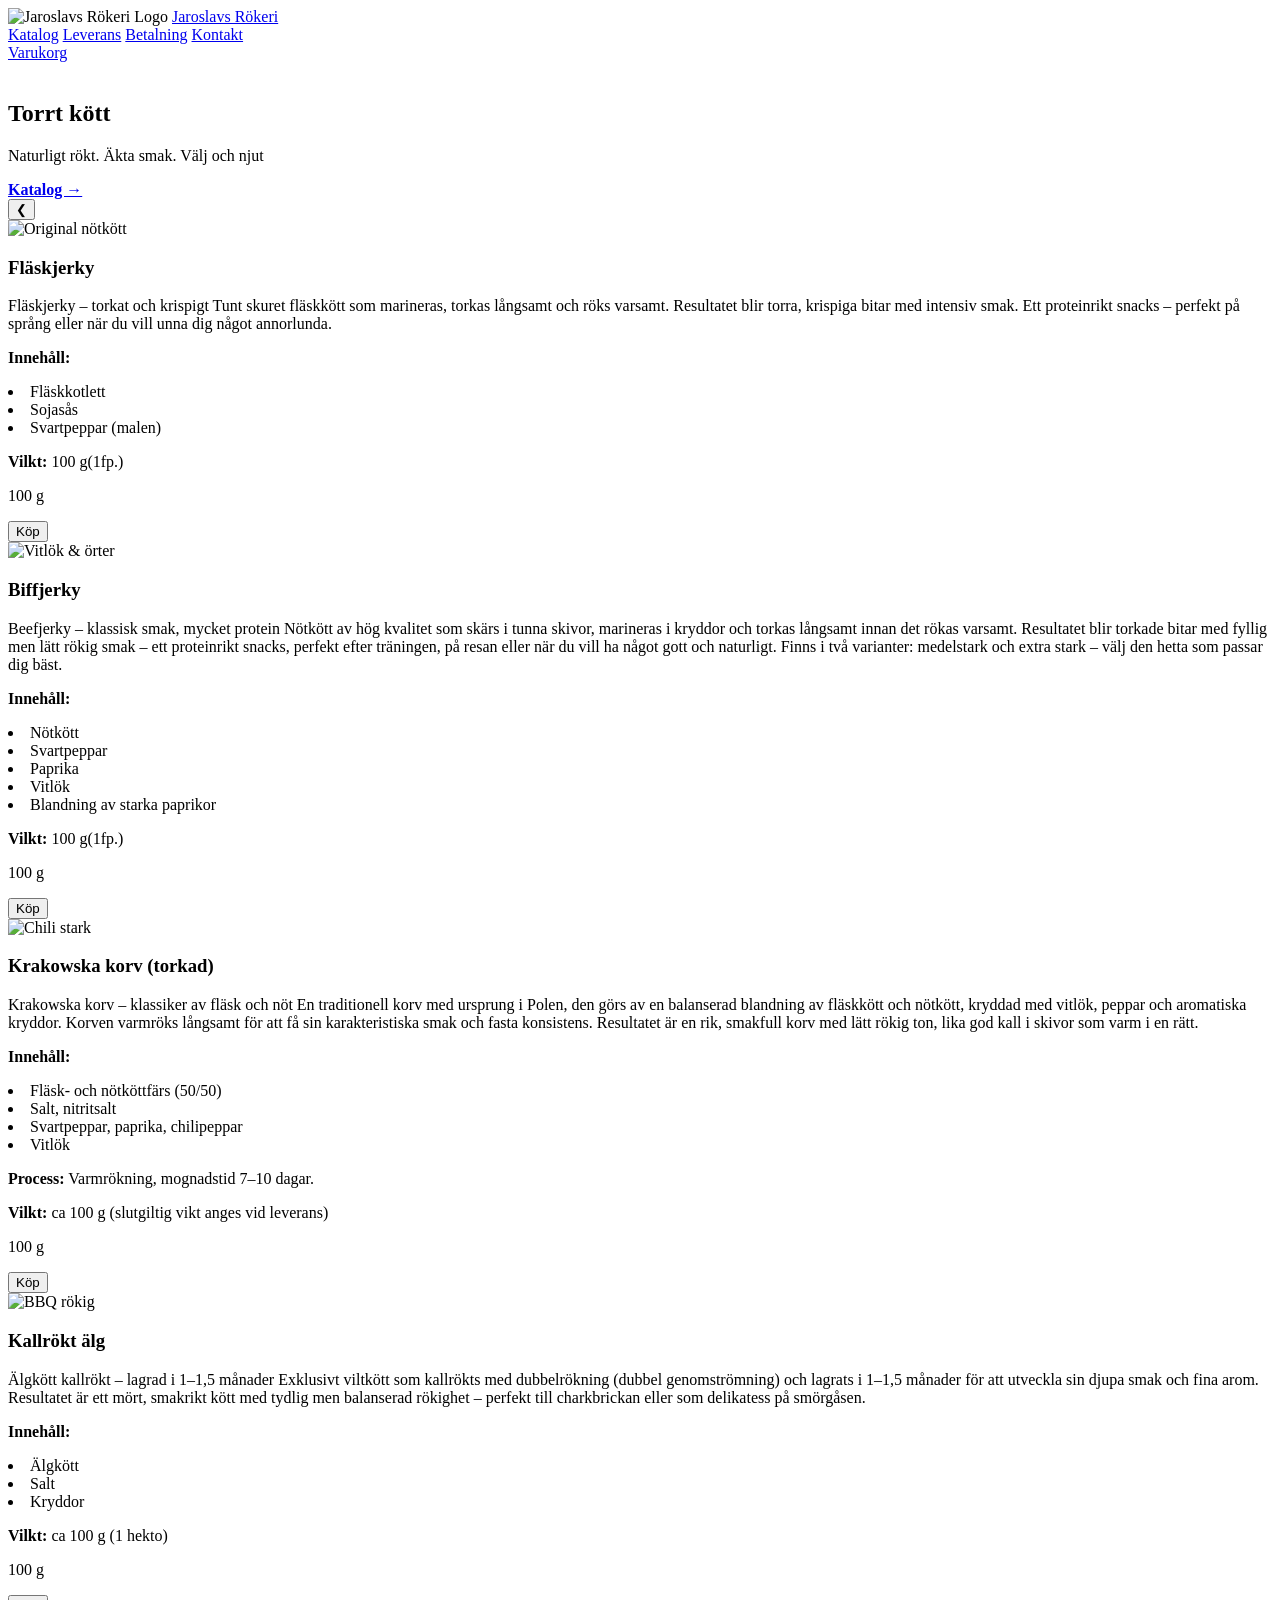
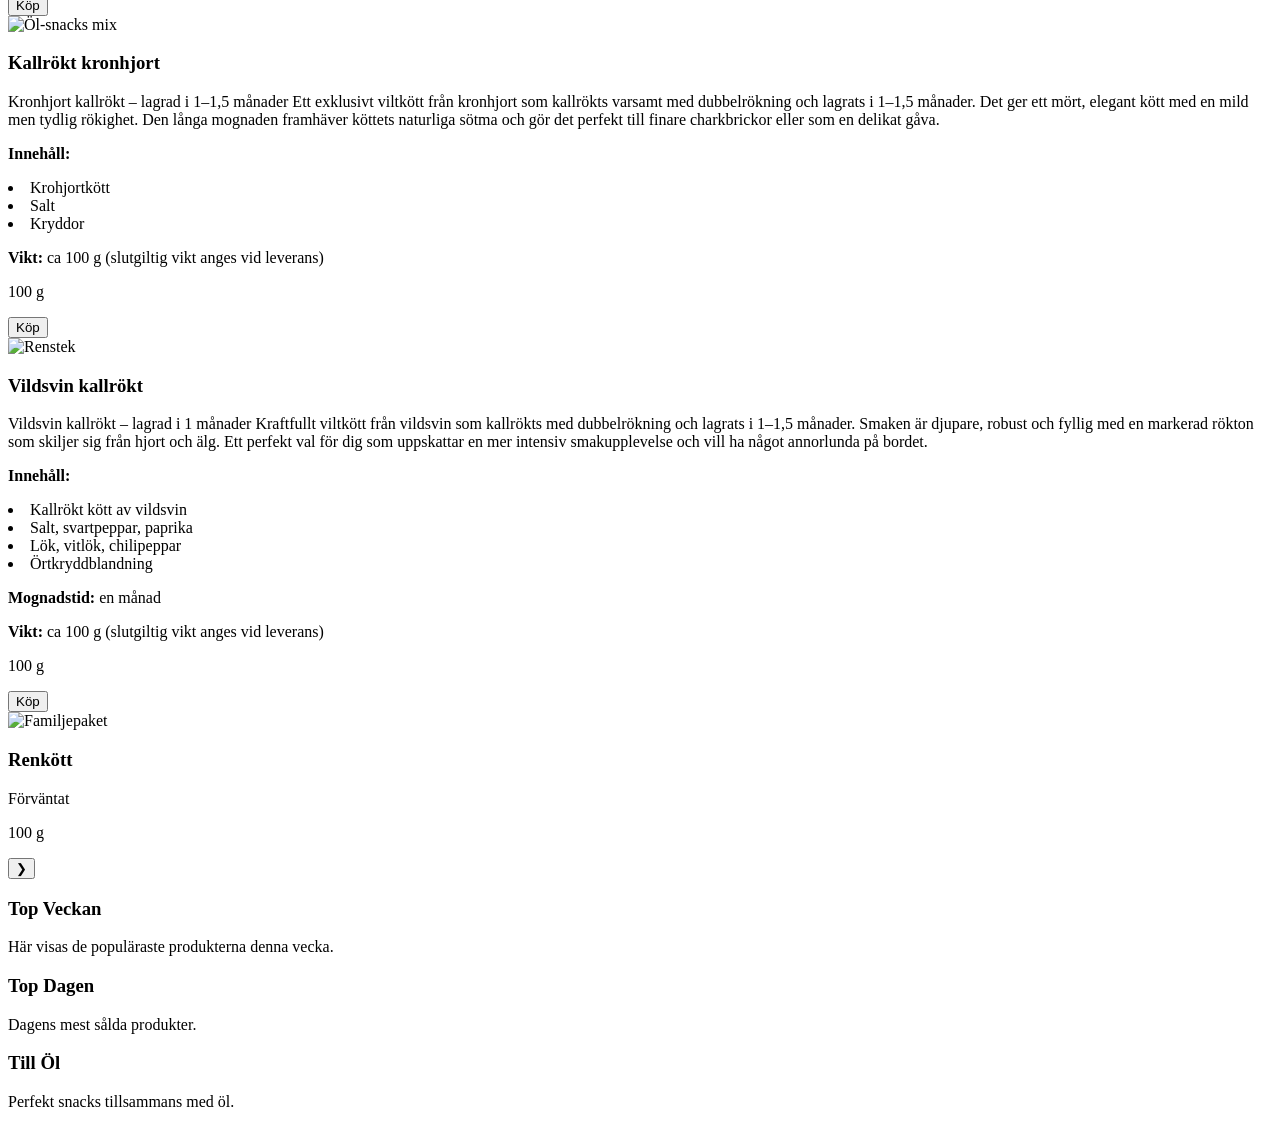
==== index.html @ 6acf2c91 "all files idk" ====
<!DOCTYPE html>
<html lang="sv">
<head>
  <link rel="icon" type="image/png" href="img/logo.png">
  <meta charset="UTF-8" />
  <meta name="viewport" content="width=device-width, initial-scale=1.0" />
  <title>Jaroslavs Rökeri</title>

  <!-- Подключаем CSS -->
  <link rel="stylesheet" href="css/style.css">
</head>
<body>
  <header>
    <nav>
      <div class="nav-brand">
  <img src="img/logo.png" alt="Jaroslavs Rökeri Logo">

  <!-- Кликабельное название, ведёт на главную -->
  <a href="index.html" class="brand-title">Jaroslavs Rökeri</a>
</div>

      <div class="nav-links">
        <a href="katalog.html">Katalog</a>
        <a href="delivery.html">Leverans</a>
        <a href="paying.html">Betalning</a>
        <a href="contacts.html">Kontakt</a>
      </div>

      <div class="nav-right">
        <a href="cart.html">Varukorg</a>
      </div>
    </nav>
  </header>

  <div class="hero">
    <div class="hero-bg">
      <img src="img/bg1.jpg" alt="" class="hero-img">
      <img src="img/bg2.jpg" alt="" class="hero-img">
      <img src="img/bg3.jpg" alt="" class="hero-img">
    </div>

    <div class="hero-content">
  <h2>Torrt kött</h2>
  <p>Naturligt rökt. Äkta smak. Välj och njut</p>

  <!-- Кнопка, которая ведёт на страницу каталога -->
  <a href="katalog.html"><strong>Katalog →</strong></a>
</div>

  </div>

  <!-- БОЛЬШОЙ СЛАЙДЕР С 7 ТОВАРАМИ -->
  <section class="product-slider">
    <button class="slider-btn prev">&#10094;</button>

    <div class="slider-viewport">
      <div class="slider-track">
        <!-- СЛАЙД 1 -->
        <article class="product-slide">
          <div class="slide-image">
            <img src="img/product1.jpg" alt="Original nötkött">
          </div>
          <div class="slide-content">
            <h3>Fläskjerky</h3>
            <p>Fläskjerky – torkat och krispigt
Tunt skuret fläskkött som marineras, torkas långsamt och röks varsamt. Resultatet blir torra, krispiga bitar med intensiv smak. Ett proteinrikt snacks – perfekt på språng eller när du vill unna dig något annorlunda.


<p>
  <strong>


  Innehåll:</strong>
  </p>

<li>Fläskkotlett</li>
<li>Sojasås</li>
<li>Svartpeppar (malen)</li>
              </p>
              <p><strong>Vilkt:</strong> 100 g(1fp.)</p>
            <p class="weight">100 g</p>
            <button 
                  class="buy-btn"
                  data-product-id="flaskjerky"
                  data-product-name="Fläskjerky"
                  data-product-price="85"
                  data-product-weight="100 g"
>
                    Köp
</button>

          </div>
        </article>

        <!-- СЛАЙД 2 -->
        <article class="product-slide">
          <div class="slide-image">
            <img src="img/product2.jpg" alt="Vitlök & örter">
          </div>
          <div class="slide-content">
            <h3>Biffjerky</h3>
            <p>Beefjerky – klassisk smak, mycket protein
Nötkött av hög kvalitet som skärs i tunna skivor, marineras i kryddor och torkas långsamt innan det rökas varsamt. Resultatet blir torkade bitar med fyllig men lätt rökig smak – ett proteinrikt snacks, perfekt efter träningen, på resan eller när du vill ha något gott och naturligt.
Finns i två varianter: medelstark och extra stark – välj den hetta som passar dig bäst.</p>
<p><strong>Innehåll:</strong></p>
<p>
  <li>Nötkött</li>
  <li>Svartpeppar</li>
  <li>Paprika</li>
  <li>Vitlök</li>
  <li>Blandning av starka paprikor</li>

</p>


<p><strong>Vilkt:</strong> 100 g(1fp.)</p>
            <p class="weight">100 g</p>
            <button 
                  class="buy-btn"
                  data-product-id="biffjerky"
                  data-product-name="Biffjerky"
                  data-product-price="125"
                  data-product-weight="100 g"
>
  Köp
</button>

          </div>
        </article>

        <!-- СЛАЙД 3 -->
        <article class="product-slide">
          <div class="slide-image">
            <img src="img/product3.jpg" alt="Chili stark">
          </div>
          <div class="slide-content">
            <h3>Krakowska korv (torkad)</h3>
            <p>Krakowska korv – klassiker av fläsk och nöt
En traditionell korv med ursprung i Polen, den görs av en balanserad blandning av fläskkött och nötkött, kryddad med vitlök, peppar och aromatiska kryddor.
Korven varmröks långsamt för att få sin karakteristiska smak och fasta konsistens. Resultatet är en rik, smakfull korv med lätt rökig ton, lika god kall i skivor som varm i en rätt.</p>
<p>
  <p><strong>Innehåll:</strong></p>
    <li>Fläsk- och nötköttfärs (50/50)</li>
  <li>Salt, nitritsalt</li>
  <li>Svartpeppar, paprika, chilipeppar</li>
  <li>Vitlök</li>
</p>
<p><strong>Process:</strong> Varmrökning, mognadstid 7–10 dagar.</p>
<p><strong>Vilkt:</strong> ca 100 g (slutgiltig vikt anges vid leverans)</p>
            <p class="weight">100 g</p>
            <button 
                  class="buy-btn"
                  data-product-id="krakowska korv (torkad)"
                  data-product-name="Krakowska korv (torkad)"
                  data-product-price="77"
                  data-product-weight="100 g"
>
  Köp
</button>
          </div>
        </article>

        <!-- СЛАЙД 4 -->
        <article class="product-slide">
          <div class="slide-image">
            <img src="img/product4.jpg" alt="BBQ rökig">
          </div>
          <div class="slide-content">
            <h3>Kallrökt älg</h3>
            <p>Älgkött kallrökt – lagrad i 1–1,5 månader
Exklusivt viltkött som kallrökts med dubbelrökning (dubbel genomströmning) och lagrats i 1–1,5 månader för att utveckla sin djupa smak och fina arom. Resultatet är ett mört, smakrikt kött med tydlig men balanserad rökighet – perfekt till charkbrickan eller som delikatess på smörgåsen.</p>
<p><strong>Innehåll:</strong></p>
  <li>Älgkött</li>
  <li>Salt</li>
  <li>Kryddor</li>

<p><strong>Vilkt:</strong> ca 100 g (1 hekto)</p>
            <p class="weight">100 g</p>
            <button 
                  class="buy-btn"
                  data-product-id="kallrökt älg"
                  data-product-name="Kallrökt älg"
                  data-product-price="110"
                  data-product-weight="100 g"
>
  Köp
</button>
          </div>
        </article>

        <!-- СЛАЙД 5 -->
        <article class="product-slide">
          <div class="slide-image">
            <img src="img/product5.jpg" alt="Öl-snacks mix">
          </div>
          <div class="slide-content">
            <h3>Kallrökt kronhjort</h3>
            <p>Kronhjort kallrökt – lagrad i 1–1,5 månader
Ett exklusivt viltkött från kronhjort som kallrökts varsamt med dubbelrökning och lagrats i 1–1,5 månader. Det ger ett mört, elegant kött med en mild men tydlig rökighet. Den långa mognaden framhäver köttets naturliga sötma och gör det perfekt till finare charkbrickor eller som en delikat gåva.</p>
<p><strong>Innehåll:</strong></p>

<p>
  <li>Krohjortkött</li>
  <li>Salt</li>
  <li>Kryddor</li>
</p>

<p><strong>Vikt:</strong> ca 100 g (slutgiltig vikt anges vid leverans)</p>
            <p class="weight">100 g</p>
            <button 
                  class="buy-btn"
                  data-product-id="kallrökt kronhjort"
                  data-product-name="Kallrökt kronhjort"
                  data-product-price="125"
                  data-product-weight="100 g"
>
  Köp
</button>
          </div>
        </article>

        <!-- СЛАЙД 6 -->
        <article class="product-slide">
          <div class="slide-image">
            <img src="img/product6.jpg" alt="Renstek">
          </div>
          <div class="slide-content">
            <h3>Vildsvin kallrökt</h3>
            <p>Vildsvin kallrökt – lagrad i 1 månader
Kraftfullt viltkött från vildsvin som kallrökts med dubbelrökning och lagrats i 1–1,5 månader. Smaken är djupare, robust och fyllig med en markerad rökton som skiljer sig från hjort och älg. Ett perfekt val för dig som uppskattar en mer intensiv smakupplevelse och vill ha något annorlunda på bordet.</p>
<p><strong>Innehåll:</strong></p>

<p>
  <li>Kallrökt kött av vildsvin</li>
  <li>Salt, svartpeppar, paprika</li>
  <li>Lök, vitlök, chilipeppar</li>
  <li>Örtkryddblandning</li>
</p>

<p>
  <strong>Mognadstid:</strong> en månad
</p>
<p><strong>Vikt:</strong> ca 100 g (slutgiltig vikt anges vid leverans)</p>
            <p class="weight">100 g</p>
            <button 
                  class="buy-btn"
                  data-product-id="vildsvin kallrökt"
                  data-product-name="Vildsvin kallrökt"
                  data-product-price="95"
                  data-product-weight="100 g"
>
  Köp
</button>
          </div>
        </article>

        <!-- СЛАЙД 7 -->
        <article class="product-slide">
          <div class="slide-image">
            <img src="img/product7.jpg" alt="Familjepaket">
          </div>
          <div class="slide-content">
            <h3>Renkött</h3>
            <p>Förväntat</p>
            <p class="weight">100 g</p>
          </div>
        </article>
      </div>
    </div>

    <button class="slider-btn next">&#10095;</button>
  </section>

  <div class="sections">
    <div class="section-box">
      <h3>Top Veckan</h3>
      <p>Här visas de populäraste produkterna denna vecka.</p>
    </div>

    <div class="section-box">
      <h3>Top Dagen</h3>
      <p>Dagens mest sålda produkter.</p>
    </div>

    <div class="section-box">
      <h3>Till Öl</h3>
      <p>Perfekt snacks tillsammans med öl.</p>
    </div>
  </div>

  <!-- Подключаем JS -->
  <script src="js/main.js"></script>
</body>
</html>
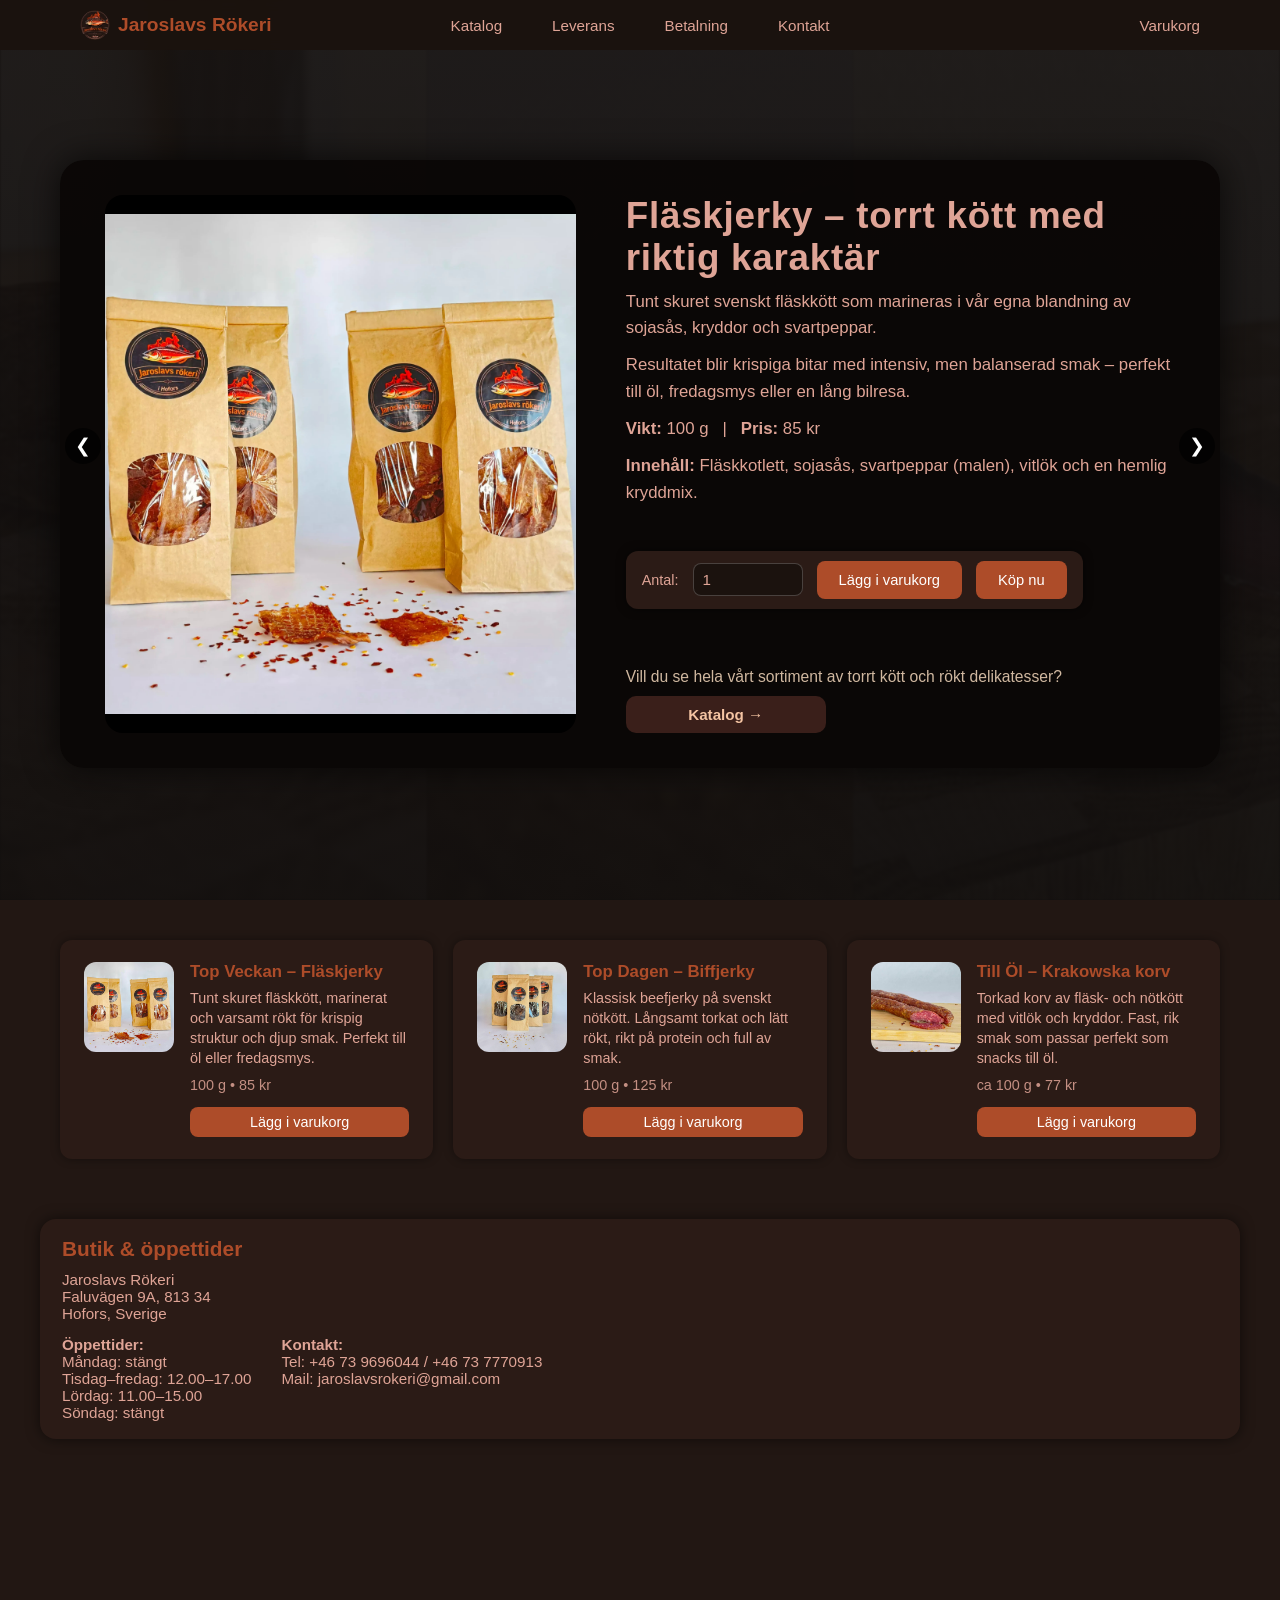
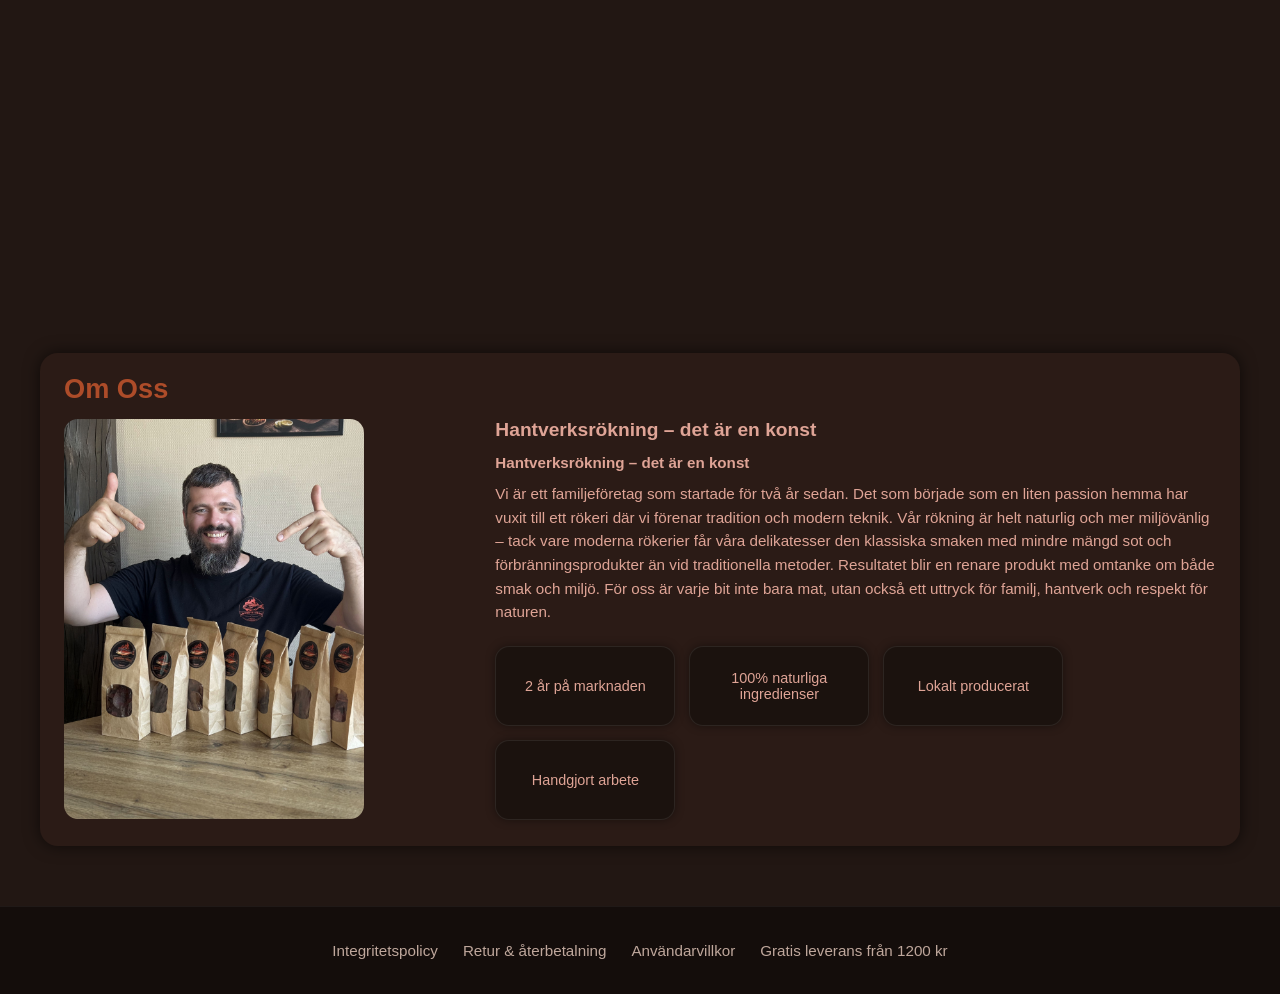
==== commit 7b2b9805: "Update index.html" ====
--- a/index.html
+++ b/index.html
@@ -6,18 +6,17 @@
   <meta name="viewport" content="width=device-width, initial-scale=1.0" />
   <title>Jaroslavs Rökeri</title>
 
-  <!-- Подключаем CSS -->
+  <!-- CSS -->
   <link rel="stylesheet" href="css/style.css">
 </head>
 <body>
   <header>
     <nav>
       <div class="nav-brand">
-  <img src="img/logo.png" alt="Jaroslavs Rökeri Logo">
-
-  <!-- Кликабельное название, ведёт на главную -->
-  <a href="index.html" class="brand-title">Jaroslavs Rökeri</a>
-</div>
+        <img src="img/logo.png" alt="Jaroslavs Rökeri Logo">
+        <!-- Название ведёт на главную -->
+        <a href="index.html" class="brand-title">Jaroslavs Rökeri</a>
+      </div>
 
       <div class="nav-links">
         <a href="katalog.html">Katalog</a>
@@ -32,6 +31,7 @@
     </nav>
   </header>
 
+  <!-- HERO ================================================== -->
   <div class="hero">
     <div class="hero-bg">
       <img src="img/bg1.jpg" alt="" class="hero-img">
@@ -39,256 +39,247 @@
       <img src="img/bg3.jpg" alt="" class="hero-img">
     </div>
 
-    <div class="hero-content">
-  <h2>Torrt kött</h2>
-  <p>Naturligt rökt. Äkta smak. Välj och njut</p>
-
-  <!-- Кнопка, которая ведёт на страницу каталога -->
-  <a href="katalog.html"><strong>Katalog →</strong></a>
+    <div class="hero-content hero-layout">
+      <!-- СЛЕВА: ФОТО ТЕКУЩЕГО ТОВАРА (меняется через JS) -->
+      <div class="hero-left">
+        <img
+          src="img/product1.jpg"
+          alt="Fläskjerky"
+          class="hero-product-img"
+          id="hero-product-img"
+        >
+      </div>
+
+      <!-- СПРАВА: ОПИСАНИЕ + ПОКУПКА + ОТДЕЛЬНЫЙ БЛОК КАТАЛОГА -->
+      <div class="hero-right">
+        <!-- ОПИСАНИЕ ТОВАРА, JS будет подменять содержимое -->
+        <div class="hero-desc" id="hero-desc">
+          <h2>Fläskjerky – torrt kött med riktig karaktär</h2>
+          <p>
+            Tunt skuret svenskt fläskkött som marineras i vår egna blandning av
+            sojasås, kryddor och svartpeppar. Därefter torkas köttet långsamt
+            och röks varsamt för att låsa in smaken.
+          </p>
+          <p>
+            Resultatet blir krispiga bitar med intensiv, men balanserad smak –
+            perfekt till öl, fredagsmys, en lång bilresa eller när du bara vill
+            ha något bättre än vanliga chips.
+          </p>
+          <p class="hero-meta-line">
+            <strong>Vikt:</strong> 100 g &nbsp;&nbsp;|&nbsp;&nbsp;
+            <strong>Pris:</strong> 85 kr
+          </p>
+          <p>
+            <strong>Innehåll:</strong> Fläskkotlett, sojasås, svartpeppar (malen),
+            vitlök och en hemlig kryddmix.
+          </p>
+        </div>
+
+        <!-- БЛОК ПОКУПКИ: КОЛИЧЕСТВО + КНОПКИ -->
+        <div class="product-actions" id="hero-actions">
+          <label for="hero-qty">Antal:</label>
+          <input
+            type="number"
+            id="hero-qty"
+            min="1"
+            value="1"
+            class="hero-qty-input"
+          >
+
+          <button
+            id="hero-add-btn"
+            class="hero-add-btn buy-btn"
+            data-product-id="flaskjerky"
+            data-product-name="Fläskjerky"
+            data-product-price="85"
+            data-product-weight="100 g"
+            data-qty-input="#hero-qty"
+            data-feedback="Tillagd ✓"
+          >
+            Lägg i varukorg
+          </button>
+
+          <button
+            id="hero-buy-btn"
+            class="hero-buy-btn buy-btn"
+            data-product-id="flaskjerky"
+            data-product-name="Fläskjerky"
+            data-product-price="85"
+            data-product-weight="100 g"
+            data-qty-input="#hero-qty"
+            data-go-cart="true"
+          >
+            Köp nu
+          </button>
+        </div>
+
+        <!-- ОТДЕЛЬНОЕ ОКНО: ТЕКСТ + КНОПКА КАТАЛОГ -->
+        <div class="catalog-cta">
+          <p>
+            Vill du se hela vårt sortiment av torrt kött och rökt delikatesser?
+          </p>
+          <a href="katalog.html" class="hero-catalog-btn">
+            Katalog →
+          </a>
+        </div>
+      </div>
+
+      <!-- СТРЕЛКИ ДЛЯ ЛИСТАНИЯ ТОВАРОВ В HERO -->
+      <div class="hero-arrows">
+        <button class="hero-arrow prev">&#10094;</button>
+        <button class="hero-arrow next">&#10095;</button>
+      </div>
+    </div>
+  </div>
+
+
+  <!-- СЛАЙДЕР С ТОВАРАМИ ==================================== -->
+  
+  <!-- НИЖНИЕ БЛОКИ ========================================== -->
+    <div class="sections">
+    <!-- TOP VECKAN – produkt 1 -->
+    <div class="section-box section-product">
+      <img src="img/product1.jpg" alt="Fläskjerky" class="section-product-img">
+      <div class="section-product-body">
+        <h3>Top Veckan – Fläskjerky</h3>
+        <p>
+          Tunt skuret fläskkött, marinerat och varsamt rökt för krispig struktur
+          och djup smak. Perfekt till öl eller fredagsmys.
+        </p>
+        <p class="section-meta">100 g • 85 kr</p>
+        <button
+          class="buy-btn"
+          data-product-id="flaskjerky"
+          data-product-name="Fläskjerky"
+          data-product-price="85"
+          data-product-weight="100 g"
+          data-feedback="Tillagd ✓"
+        >
+          Lägg i varukorg
+        </button>
+      </div>
+    </div>
+
+    <!-- TOP DAGEN – produkt 2 -->
+    <div class="section-box section-product">
+      <img src="img/product2.jpg" alt="Biffjerky" class="section-product-img">
+      <div class="section-product-body">
+        <h3>Top Dagen – Biffjerky</h3>
+        <p>
+          Klassisk beefjerky på svenskt nötkött. Långsamt torkat och lätt rökt,
+          rikt på protein och full av smak.
+        </p>
+        <p class="section-meta">100 g • 125 kr</p>
+        <button
+          class="buy-btn"
+          data-product-id="biffjerky"
+          data-product-name="Biffjerky"
+          data-product-price="125"
+          data-product-weight="100 g"
+          data-feedback="Tillagd ✓"
+        >
+          Lägg i varukorg
+        </button>
+      </div>
+    </div>
+
+    <!-- TILL ÖL – produkt 3 -->
+    <div class="section-box section-product">
+      <img src="img/product3.jpg" alt="Krakowska korv (torkad)" class="section-product-img">
+      <div class="section-product-body">
+        <h3>Till Öl – Krakowska korv</h3>
+        <p>
+          Torkad korv av fläsk- och nötkött med vitlök och kryddor. Fast, rik smak
+          som passar perfekt som snacks till öl.
+        </p>
+        <p class="section-meta">ca 100 g • 77 kr</p>
+        <button
+          class="buy-btn"
+          data-product-id="krakowska-korv"
+          data-product-name="Krakowska korv (torkad)"
+          data-product-price="77"
+          data-product-weight="ca 100 g"
+          data-feedback="Tillagd ✓"
+        >
+          Lägg i varukorg
+        </button>
+      </div>
+    </div>
+  </div>
+
+  <!-- БЛОК С ГРАФИКОМ И АДРЕСОМ -->
+  <div class="store-info">
+    <h3>Butik & öppettider</h3>
+    <p class="store-address">
+      Jaroslavs Rökeri<br>
+      Faluvägen 9A, 813 34 <br>
+      Hofors, Sverige
+    </p>
+
+    <div class="store-hours">
+      <div>
+        <strong>Öppettider:</strong><br>
+        Måndag: stängt<br>
+        Tisdag–fredag: 12.00–17.00<br>
+        Lördag: 11.00–15.00<br>
+        Söndag: stängt
+      </div>
+      <div>
+        <strong>Kontakt:</strong><br>
+        Tel: +46 73 9696044 / +46 73 7770913<br>
+        Mail: jaroslavsrokeri@gmail.com
+      </div>
+    </div>
+  </div>
+
+  <!-- КВАДРАТ С GOOGLE KARTOR -->
+  <div class="store-map">
+    <iframe
+      src="https://www.google.com/maps/embed?pb=!1m18!1m12!1m3!1d1962.1833937187555!2d16.288820899999997!3d60.5411935!2m3!1f0!2f0!3f0!3m2!1i1024!2i768!4f13.1!3m3!1m2!1s0x4667450017c401b3%3A0x43c17babd99b75f8!2sJaroslavs%20r%C3%B6keri!5e0!3m2!1suk!2sua!4v1755603555809!5m2!1suk!2sua"
+      loading="lazy"
+      referrerpolicy="no-referrer-when-downgrade"
+    ></iframe>
+  </div>
+
+<!-- О НАС -->
+<div class="about-section">
+  <h2>Om Oss</h2>
+
+  <div class="about-main">
+    <div class="about-photo">
+      <img src="img/about.jpg" alt="Jaroslavs Rökeri">
+    </div>
+
+    <div class="about-text">
+      <h3>Hantverksrökning – det är en konst</h3>
+      <p><strong>Hantverksrökning – det är en konst</strong></p>
+      <p>Vi är ett familjeföretag som startade för två år sedan. Det som började som en liten passion hemma har vuxit till ett rökeri där vi förenar tradition och modern teknik.
+Vår rökning är helt naturlig och mer miljövänlig – tack vare moderna rökerier får våra delikatesser den klassiska smaken med mindre mängd sot och förbränningsprodukter än vid traditionella metoder. Resultatet blir en renare produkt med omtanke om både smak och miljö.
+För oss är varje bit inte bara mat, utan också ett uttryck för familj, hantverk och respekt för naturen.</p>
+
+      <div class="about-badges">
+        <div class="about-badge">2 år på marknaden</div>
+        <div class="about-badge">100% naturliga ingredienser</div>
+        <div class="about-badge">Lokalt producerat</div>
+        <div class="about-badge">Handgjort arbete</div>
+      </div>
+    </div>
+  </div>
 </div>
 
-  </div>
-
-  <!-- БОЛЬШОЙ СЛАЙДЕР С 7 ТОВАРАМИ -->
-  <section class="product-slider">
-    <button class="slider-btn prev">&#10094;</button>
-
-    <div class="slider-viewport">
-      <div class="slider-track">
-        <!-- СЛАЙД 1 -->
-        <article class="product-slide">
-          <div class="slide-image">
-            <img src="img/product1.jpg" alt="Original nötkött">
-          </div>
-          <div class="slide-content">
-            <h3>Fläskjerky</h3>
-            <p>Fläskjerky – torkat och krispigt
-Tunt skuret fläskkött som marineras, torkas långsamt och röks varsamt. Resultatet blir torra, krispiga bitar med intensiv smak. Ett proteinrikt snacks – perfekt på språng eller när du vill unna dig något annorlunda.
-
-
-<p>
-  <strong>
-
-
-  Innehåll:</strong>
-  </p>
-
-<li>Fläskkotlett</li>
-<li>Sojasås</li>
-<li>Svartpeppar (malen)</li>
-              </p>
-              <p><strong>Vilkt:</strong> 100 g(1fp.)</p>
-            <p class="weight">100 g</p>
-            <button 
-                  class="buy-btn"
-                  data-product-id="flaskjerky"
-                  data-product-name="Fläskjerky"
-                  data-product-price="85"
-                  data-product-weight="100 g"
->
-                    Köp
-</button>
-
-          </div>
-        </article>
-
-        <!-- СЛАЙД 2 -->
-        <article class="product-slide">
-          <div class="slide-image">
-            <img src="img/product2.jpg" alt="Vitlök & örter">
-          </div>
-          <div class="slide-content">
-            <h3>Biffjerky</h3>
-            <p>Beefjerky – klassisk smak, mycket protein
-Nötkött av hög kvalitet som skärs i tunna skivor, marineras i kryddor och torkas långsamt innan det rökas varsamt. Resultatet blir torkade bitar med fyllig men lätt rökig smak – ett proteinrikt snacks, perfekt efter träningen, på resan eller när du vill ha något gott och naturligt.
-Finns i två varianter: medelstark och extra stark – välj den hetta som passar dig bäst.</p>
-<p><strong>Innehåll:</strong></p>
-<p>
-  <li>Nötkött</li>
-  <li>Svartpeppar</li>
-  <li>Paprika</li>
-  <li>Vitlök</li>
-  <li>Blandning av starka paprikor</li>
-
-</p>
-
-
-<p><strong>Vilkt:</strong> 100 g(1fp.)</p>
-            <p class="weight">100 g</p>
-            <button 
-                  class="buy-btn"
-                  data-product-id="biffjerky"
-                  data-product-name="Biffjerky"
-                  data-product-price="125"
-                  data-product-weight="100 g"
->
-  Köp
-</button>
-
-          </div>
-        </article>
-
-        <!-- СЛАЙД 3 -->
-        <article class="product-slide">
-          <div class="slide-image">
-            <img src="img/product3.jpg" alt="Chili stark">
-          </div>
-          <div class="slide-content">
-            <h3>Krakowska korv (torkad)</h3>
-            <p>Krakowska korv – klassiker av fläsk och nöt
-En traditionell korv med ursprung i Polen, den görs av en balanserad blandning av fläskkött och nötkött, kryddad med vitlök, peppar och aromatiska kryddor.
-Korven varmröks långsamt för att få sin karakteristiska smak och fasta konsistens. Resultatet är en rik, smakfull korv med lätt rökig ton, lika god kall i skivor som varm i en rätt.</p>
-<p>
-  <p><strong>Innehåll:</strong></p>
-    <li>Fläsk- och nötköttfärs (50/50)</li>
-  <li>Salt, nitritsalt</li>
-  <li>Svartpeppar, paprika, chilipeppar</li>
-  <li>Vitlök</li>
-</p>
-<p><strong>Process:</strong> Varmrökning, mognadstid 7–10 dagar.</p>
-<p><strong>Vilkt:</strong> ca 100 g (slutgiltig vikt anges vid leverans)</p>
-            <p class="weight">100 g</p>
-            <button 
-                  class="buy-btn"
-                  data-product-id="krakowska korv (torkad)"
-                  data-product-name="Krakowska korv (torkad)"
-                  data-product-price="77"
-                  data-product-weight="100 g"
->
-  Köp
-</button>
-          </div>
-        </article>
-
-        <!-- СЛАЙД 4 -->
-        <article class="product-slide">
-          <div class="slide-image">
-            <img src="img/product4.jpg" alt="BBQ rökig">
-          </div>
-          <div class="slide-content">
-            <h3>Kallrökt älg</h3>
-            <p>Älgkött kallrökt – lagrad i 1–1,5 månader
-Exklusivt viltkött som kallrökts med dubbelrökning (dubbel genomströmning) och lagrats i 1–1,5 månader för att utveckla sin djupa smak och fina arom. Resultatet är ett mört, smakrikt kött med tydlig men balanserad rökighet – perfekt till charkbrickan eller som delikatess på smörgåsen.</p>
-<p><strong>Innehåll:</strong></p>
-  <li>Älgkött</li>
-  <li>Salt</li>
-  <li>Kryddor</li>
-
-<p><strong>Vilkt:</strong> ca 100 g (1 hekto)</p>
-            <p class="weight">100 g</p>
-            <button 
-                  class="buy-btn"
-                  data-product-id="kallrökt älg"
-                  data-product-name="Kallrökt älg"
-                  data-product-price="110"
-                  data-product-weight="100 g"
->
-  Köp
-</button>
-          </div>
-        </article>
-
-        <!-- СЛАЙД 5 -->
-        <article class="product-slide">
-          <div class="slide-image">
-            <img src="img/product5.jpg" alt="Öl-snacks mix">
-          </div>
-          <div class="slide-content">
-            <h3>Kallrökt kronhjort</h3>
-            <p>Kronhjort kallrökt – lagrad i 1–1,5 månader
-Ett exklusivt viltkött från kronhjort som kallrökts varsamt med dubbelrökning och lagrats i 1–1,5 månader. Det ger ett mört, elegant kött med en mild men tydlig rökighet. Den långa mognaden framhäver köttets naturliga sötma och gör det perfekt till finare charkbrickor eller som en delikat gåva.</p>
-<p><strong>Innehåll:</strong></p>
-
-<p>
-  <li>Krohjortkött</li>
-  <li>Salt</li>
-  <li>Kryddor</li>
-</p>
-
-<p><strong>Vikt:</strong> ca 100 g (slutgiltig vikt anges vid leverans)</p>
-            <p class="weight">100 g</p>
-            <button 
-                  class="buy-btn"
-                  data-product-id="kallrökt kronhjort"
-                  data-product-name="Kallrökt kronhjort"
-                  data-product-price="125"
-                  data-product-weight="100 g"
->
-  Köp
-</button>
-          </div>
-        </article>
-
-        <!-- СЛАЙД 6 -->
-        <article class="product-slide">
-          <div class="slide-image">
-            <img src="img/product6.jpg" alt="Renstek">
-          </div>
-          <div class="slide-content">
-            <h3>Vildsvin kallrökt</h3>
-            <p>Vildsvin kallrökt – lagrad i 1 månader
-Kraftfullt viltkött från vildsvin som kallrökts med dubbelrökning och lagrats i 1–1,5 månader. Smaken är djupare, robust och fyllig med en markerad rökton som skiljer sig från hjort och älg. Ett perfekt val för dig som uppskattar en mer intensiv smakupplevelse och vill ha något annorlunda på bordet.</p>
-<p><strong>Innehåll:</strong></p>
-
-<p>
-  <li>Kallrökt kött av vildsvin</li>
-  <li>Salt, svartpeppar, paprika</li>
-  <li>Lök, vitlök, chilipeppar</li>
-  <li>Örtkryddblandning</li>
-</p>
-
-<p>
-  <strong>Mognadstid:</strong> en månad
-</p>
-<p><strong>Vikt:</strong> ca 100 g (slutgiltig vikt anges vid leverans)</p>
-            <p class="weight">100 g</p>
-            <button 
-                  class="buy-btn"
-                  data-product-id="vildsvin kallrökt"
-                  data-product-name="Vildsvin kallrökt"
-                  data-product-price="95"
-                  data-product-weight="100 g"
->
-  Köp
-</button>
-          </div>
-        </article>
-
-        <!-- СЛАЙД 7 -->
-        <article class="product-slide">
-          <div class="slide-image">
-            <img src="img/product7.jpg" alt="Familjepaket">
-          </div>
-          <div class="slide-content">
-            <h3>Renkött</h3>
-            <p>Förväntat</p>
-            <p class="weight">100 g</p>
-          </div>
-        </article>
-      </div>
-    </div>
-
-    <button class="slider-btn next">&#10095;</button>
-  </section>
-
-  <div class="sections">
-    <div class="section-box">
-      <h3>Top Veckan</h3>
-      <p>Här visas de populäraste produkterna denna vecka.</p>
-    </div>
-
-    <div class="section-box">
-      <h3>Top Dagen</h3>
-      <p>Dagens mest sålda produkter.</p>
-    </div>
-
-    <div class="section-box">
-      <h3>Till Öl</h3>
-      <p>Perfekt snacks tillsammans med öl.</p>
-    </div>
-  </div>
-
-  <!-- Подключаем JS -->
+</div>
+
+<!-- Тёмный футер -->
+<footer class="site-footer">
+  <div class="footer-links">
+    <a href="#">Integritetspolicy</a>
+    <a href="#">Retur & återbetalning</a>
+    <a href="#">Användarvillkor</a>
+    <a href="#">Gratis leverans från 1200 kr</a>
+  </div>
+</footer>
+
+  <!-- JS -->
   <script src="js/main.js"></script>
 </body>
 </html>
--- a/css/style.css
+++ b/css/style.css
@@ -0,0 +1,1523 @@
+/* ================== БАЗА ================== */
+
+:root {
+  --color-bg: #221713;
+  --color-primary: #ad4c29;
+  --color-secondary: #dfa496;
+  --color-header-bg: #1b120e;
+  --color-card-bg: #2b1b16;
+}
+
+*,
+*::before,
+*::after {
+  box-sizing: border-box;
+}
+
+html,
+body {
+  margin: 0;
+  padding: 0;
+}
+
+body {
+  font-family: Arial, sans-serif;
+  background: var(--color-bg);
+  color: var(--color-secondary);
+}
+
+/* ссылки по умолчанию не синие и без подчёркивания */
+a {
+  color: inherit;
+  text-decoration: none;
+}
+
+/* убираем обводки у кнопок/ссылок */
+a:focus,
+button:focus {
+  outline: none;
+  box-shadow: none;
+}
+
+a,
+button {
+  -webkit-tap-highlight-color: transparent;
+}
+
+/* ================== HEADER ================== */
+
+header {
+  position: fixed;
+  top: 0;
+  left: 0;
+  width: 100%;
+  background: rgba(27, 18, 14, 0.95);
+  backdrop-filter: blur(6px);
+  z-index: 1000;
+}
+
+nav {
+  max-width: 1200px;
+  margin: 0 auto;
+  padding: 10px 40px;
+  display: flex;
+  align-items: center;
+}
+
+.nav-brand {
+  display: flex;
+  align-items: center;
+  gap: 8px;
+  flex: 1;
+}
+
+.nav-brand img {
+  height: 30px;
+  width: 30px;
+  border-radius: 50%;
+  object-fit: cover;
+}
+
+.brand-title {
+  font-size: 1.2rem;
+  color: var(--color-primary);
+  font-weight: 600;
+}
+
+.brand-title:hover {
+  opacity: 0.8;
+}
+
+.nav-links {
+  flex: 1;
+  display: flex;
+  justify-content: center;
+  gap: 50px;
+}
+
+.nav-links a {
+  font-size: 0.95rem;
+  color: var(--color-secondary);
+  position: relative;
+}
+
+.nav-links a::after {
+  content: "";
+  position: absolute;
+  left: 0;
+  bottom: -4px;
+  width: 0;
+  height: 2px;
+  background: var(--color-primary);
+  transition: width 0.2s ease;
+}
+
+.nav-links a:hover::after {
+  width: 100%;
+}
+
+.nav-right {
+  flex: 1;
+  display: flex;
+  justify-content: flex-end;
+}
+
+.nav-right a {
+  font-size: 0.95rem;
+  color: var(--color-secondary);
+}
+
+/* отступ для внутренних страниц */
+.page-wrapper,
+.catalog-page {
+  padding-top: 100px;
+}
+
+/* ================== HERO (главный экран) ================== */
+
+.hero {
+  position: relative;
+  min-height: 100vh;
+  display: flex;
+  align-items: center;
+  justify-content: center;
+  padding: 110px 60px 60px;
+  overflow: hidden;
+}
+
+/* фон */
+.hero-bg {
+  position: absolute;
+  inset: 0;
+  display: flex;
+  z-index: 0;
+}
+
+.hero-img {
+  flex: 0 0 33.333%;
+  width: 33.333%;
+  height: 100%;
+  object-fit: cover;
+  opacity: 0.22;
+  filter: blur(0.8px);
+}
+
+/* затемнение */
+.hero::after {
+  content: "";
+  position: absolute;
+  inset: 0;
+  background: linear-gradient(
+    to bottom,
+    rgba(14, 13, 13, 0.7),
+    rgba(14, 13, 13, 0.85)
+  );
+  z-index: 1;
+}
+
+/* главный прямоугольник */
+.hero-content.hero-layout {
+  position: relative;
+  z-index: 2;
+  display: grid;
+  grid-template-columns: 1.25fr 1.6fr;
+  gap: 50px;
+  padding: 35px 45px;
+  border-radius: 24px;
+  background: rgba(10, 7, 6, 0.95);
+  max-width: 1350px;
+  width: 100%;
+  box-shadow: 0 0 35px rgba(0, 0, 0, 0.7);
+}
+
+
+/* Стрелки в hero-слайдере (верхний блок) */
+.hero-arrows {
+  position: absolute;
+  top: 50%;
+  left: 24px;
+  right: 24px;
+  transform: translateY(-50%);
+  display: flex;
+  justify-content: space-between;
+  pointer-events: none;
+  z-index: 3;
+}
+
+.hero-arrow {
+  pointer-events: auto;
+  border: none;
+  background: rgba(0, 0, 0, 0.7);
+  color: #fff;
+  width: 36px;
+  height: 36px;
+  border-radius: 50%;
+  cursor: pointer;
+  display: flex;
+  align-items: center;
+  justify-content: center;
+  font-size: 1.2rem;
+  transition:
+    transform 0.15s ease,
+    background 0.15s ease,
+    box-shadow 0.15s ease;
+}
+
+.hero-arrow:hover {
+  transform: scale(1.05);
+  background: rgba(0, 0, 0, 0.9);
+  box-shadow: 0 4px 12px rgba(0, 0, 0, 0.6);
+}
+
+/* левая часть — фото */
+.hero-left {
+  display: flex;
+  align-items: center;
+  justify-content: center;
+  background: #000;
+  border-radius: 18px;
+  overflow: hidden;
+}
+
+.hero-product-img {
+  width: 100%;
+  height: 100%;
+  max-height: 500px;
+  object-fit: cover;
+}
+
+/* правая колонка */
+.hero-right {
+  display: flex;
+  flex-direction: column;
+  gap: 20px;
+}
+
+/* описание */
+.hero-desc h2 {
+  margin: 0 0 10px;
+  font-size: 2.3rem;
+  color: var(--color-secondary);
+}
+
+.hero-desc p {
+  margin: 0 0 10px;
+  font-size: 1.05rem;
+  line-height: 1.6;
+}
+
+.hero-meta-line {
+  margin-top: 6px;
+}
+
+/* блок покупки */
+.hero-actions {
+  margin-top: 4px;
+  padding: 14px 16px;
+  border-radius: 14px;
+  background: #2b1b16;
+  box-shadow: 0 0 12px rgba(0, 0, 0, 0.55);
+  display: flex;
+  flex-direction: column;
+  gap: 10px;
+  max-width: 420px;
+}
+
+.hero-qty-input {
+  width: 110px;
+  padding: 7px 9px;
+  border-radius: 8px;
+  border: 1px solid rgba(255, 255, 255, 0.2);
+  background: #1b120e;
+  color: var(--color-secondary);
+}
+
+.hero-buttons {
+  display: flex;
+  flex-wrap: wrap;
+  gap: 12px;
+}
+
+.hero-add-btn,
+.hero-buy-btn {
+  padding: 11px 22px;
+  border-radius: 8px;
+}
+
+/* низ — блок каталога */
+.hero-catalog-callout {
+  margin-top: 10px;
+  padding: 16px 20px;
+  border-radius: 12px;
+  background: #241712;
+  box-shadow: 0 0 12px rgba(0, 0, 0, 0.45);
+  display: flex;
+  align-items: center;
+  justify-content: space-between;
+  font-size: 1rem;
+  width: 100%;
+  gap: 12px;
+}
+
+.hero-catalog-callout p {
+  margin: 0;
+}
+
+.hero-catalog-btn {
+  padding: 10px 20px;
+  border-radius: 8px;
+  border: 1px solid var(--color-primary);
+  background: transparent;
+  color: var(--color-secondary);
+  transition: 0.2s ease;
+}
+
+.hero-catalog-btn:hover {
+  background: var(--color-primary);
+  color: #fff;
+  transform: translateY(-2px);
+}
+
+/* адаптив */
+@media (max-width: 960px) {
+  .hero {
+    padding: 90px 20px 40px;
+  }
+
+  .hero-content.hero-layout {
+    grid-template-columns: 1fr;
+    gap: 25px;
+    padding: 22px 20px;
+  }
+
+  .hero-left {
+    min-height: 260px;
+  }
+
+  .hero-product-img {
+    max-height: 350px;
+  }
+
+  .hero-actions {
+    max-width: 100%;
+  }
+
+  .hero-catalog-callout {
+    flex-direction: column;
+    align-items: flex-start;
+  }
+}
+
+/* ================== ОБЩИЙ СТИЛЬ КНОПОК ================== */
+
+.hero-content a,
+.buy-btn,
+.catalog-btn,
+.contact-btn,
+.hero-btn {
+  display: inline-block;
+  padding: 10px 22px;
+  border-radius: 6px;
+  border: none;
+  cursor: pointer;
+  font-size: 0.95rem;
+  text-decoration: none;
+  transition:
+    transform 0.15s ease,
+    box-shadow 0.15s ease,
+    opacity 0.15s ease,
+    background 0.15s ease,
+    color 0.15s ease;
+}
+
+.hero-content a,
+.hero-btn {
+  background: #1b120e;
+  color: #ad4c29;
+}
+
+.buy-btn,
+.catalog-btn,
+.contact-btn {
+  background: var(--color-primary);
+  color: #ffffff;
+}
+
+.hero-content a:hover,
+.hero-btn:hover,
+.buy-btn:hover,
+.catalog-btn:hover,
+.contact-btn:hover {
+  transform: translateY(-2px);
+  box-shadow: 0 4px 12px rgba(0, 0, 0, 0.45);
+  opacity: 0.96;
+}
+
+/* ===== блок "кол-во + кнопки купить" в hero ===== */
+
+.hero-qty-input {
+  width: 80px;
+  padding: 7px 9px;
+  border-radius: 8px;
+  border: 1px solid rgba(255, 255, 255, 0.18);
+  background: #1b120e;
+  color: var(--color-secondary);
+  font-size: 0.95rem;
+}
+
+.product-actions {
+  display: flex;
+  align-items: center;
+  gap: 14px;
+  margin-top: 16px;
+  background: #2b1b16;
+  padding: 10px 16px;
+  border-radius: 12px;
+  width: fit-content;
+  box-shadow: 0 0 10px rgba(0, 0, 0, 0.55);
+}
+
+.product-actions label {
+  font-size: 0.9rem;
+}
+
+.hero-add-btn,
+.hero-buy-btn {
+  padding: 9px 18px;
+  border-radius: 8px;
+  font-size: 0.92rem;
+}
+
+/* ещё чуть прыжка для всех buy-кнопок */
+.buy-btn {
+  border-radius: 8px;
+}
+
+.buy-btn:hover {
+  transform: translateY(-2px);
+  box-shadow: 0 5px 14px rgba(0, 0, 0, 0.55);
+  opacity: 0.97;
+}
+
+/* блок "наш ассортимент + каталог" под покупкой */
+
+.catalog-cta {
+  margin-top: 26px;
+  text-align: left;
+}
+
+.catalog-cta p {
+  margin-bottom: 10px;
+  color: #d0b8a0;
+  font-size: 0.98rem;
+}
+
+.catalog-cta a {
+  display: inline-block;
+  background: #3a1f1a;
+  padding: 10px 18px;
+  border-radius: 10px;
+  font-weight: 600;
+  color: #f4c4a3;
+}
+
+.catalog-cta a:hover {
+  background: #5a2d24;
+}
+
+/* ================== СЛАЙДЕР ТОВАРОВ ================== */
+
+.product-slider {
+  max-width: 1200px;
+  margin: 40px auto 40px;
+  position: relative;
+  padding: 0 50px;
+}
+
+.slider-viewport {
+  overflow: hidden;
+  border-radius: 18px;
+  background: var(--color-card-bg);
+  box-shadow: 0 0 18px rgba(0, 0, 0, 0.5);
+}
+
+.slider-track {
+  display: flex;
+  transition: transform 0.4s ease;
+}
+
+.product-slide {
+  min-width: 100%;
+  display: flex;
+  align-items: stretch;
+}
+
+.slide-image {
+  flex: 1;
+  position: relative;
+  overflow: hidden;
+}
+
+.slide-image img {
+  width: 100%;
+  height: 100%;
+  object-fit: cover;
+  display: block;
+}
+
+.slide-content {
+  flex: 1;
+  padding: 24px 28px;
+  display: flex;
+  flex-direction: column;
+  justify-content: center;
+  gap: 10px;
+}
+
+.slide-content h3 {
+  margin: 0;
+  font-size: 1.4rem;
+  color: var(--color-primary);
+}
+
+.slide-content p {
+  margin: 0;
+  font-size: 0.95rem;
+}
+
+.slide-content .weight {
+  font-size: 0.9rem;
+  opacity: 0.8;
+}
+
+/* стрелки слайдера */
+
+.slider-btn {
+  position: absolute;
+  top: 50%;
+  transform: translateY(-50%);
+  border: none;
+  background: rgba(0, 0, 0, 0.65);
+  color: #fff;
+  width: 34px;
+  height: 34px;
+  border-radius: 50%;
+  cursor: pointer;
+  display: flex;
+  align-items: center;
+  justify-content: center;
+  font-size: 1.2rem;
+  z-index: 3;
+  transition:
+    transform 0.15s ease,
+    background 0.15s ease,
+    box-shadow 0.15s ease;
+}
+
+.slider-btn.prev {
+  left: 10px;
+}
+
+.slider-btn.next {
+  right: 10px;
+}
+
+.slider-btn:hover {
+  transform: translateY(-50%) scale(1.05);
+  background: rgba(0, 0, 0, 0.85);
+  box-shadow: 0 4px 12px rgba(0, 0, 0, 0.6);
+}
+
+/* ================== НИЖНИЕ БЛОКИ ================== */
+
+.sections {
+  display: grid;
+  grid-template-columns: repeat(auto-fit, minmax(300px, 1fr));
+  gap: 20px;
+  padding: 40px 20px 60px;
+  max-width: 1200px;
+  margin: 0 auto;
+}
+
+.section-box {
+  background: var(--color-card-bg);
+  padding: 22px 24px;
+  border-radius: 12px;
+  box-shadow: 0 0 10px rgba(0, 0, 0, 0.4);
+}
+
+.section-box h3 {
+  color: var(--color-primary);
+  margin: 0 0 10px;
+  font-size: 1.1rem;
+}
+
+/* ================== КАТАЛОГ (katalog.html) ================== */
+
+.catalog-page {
+  max-width: 1200px;
+  margin: 0 auto;
+  padding: 120px 40px 60px;
+}
+
+.catalog-header h1 {
+  margin: 0 0 10px;
+  font-size: 2rem;
+  color: var(--color-primary);
+}
+
+.catalog-header p {
+  margin: 0 0 25px;
+  font-size: 0.98rem;
+  max-width: 650px;
+}
+
+/* фильтры сверху (если будешь пользоваться) */
+.catalog-filters {
+  display: flex;
+  flex-wrap: wrap;
+  gap: 10px;
+  margin-bottom: 25px;
+}
+
+.filter-chip {
+  border: 1px solid rgba(223, 164, 150, 0.5);
+  background: transparent;
+  color: var(--color-secondary);
+  padding: 6px 14px;
+  border-radius: 999px;
+  font-size: 0.9rem;
+  cursor: pointer;
+  transition: background 0.15s ease,
+              color 0.15s ease,
+              border-color 0.15s ease;
+}
+
+.filter-chip:hover {
+  background: rgba(173, 76, 41, 0.2);
+  border-color: var(--color-primary);
+}
+
+.filter-chip-active {
+  background: var(--color-primary);
+  color: #fff;
+  border-color: var(--color-primary);
+}
+
+/* сетка карточек */
+
+.catalog-grid {
+  display: grid;
+  grid-template-columns: repeat(auto-fit, minmax(260px, 1fr));
+  gap: 26px;
+}
+
+/* карточка товара */
+
+.catalog-card {
+  background: var(--color-card-bg);
+  border-radius: 20px;
+  overflow: hidden;
+  box-shadow: 0 0 14px rgba(0, 0, 0, 0.55);
+  display: flex;
+  flex-direction: column;
+  height: 100%;
+  transition: transform 0.18s ease, box-shadow 0.18s ease;
+}
+
+.catalog-card:hover {
+  transform: translateY(-4px);
+  box-shadow: 0 8px 22px rgba(0, 0, 0, 0.7);
+}
+
+/* верхняя фотка */
+
+.catalog-card-img {
+  width: 100%;
+  height: 210px;           /* чтобы все были ровные */
+  object-fit: cover;
+  display: block;
+}
+
+/* нижняя часть с текстом и кнопкой */
+
+.catalog-card-body {
+  flex: 1;
+  padding: 16px 18px 18px;
+  display: flex;
+  flex-direction: column;
+  gap: 8px;
+}
+
+.catalog-card-body h2 {
+  margin: 0;
+  font-size: 1.1rem;
+  color: var(--color-primary);
+}
+
+.catalog-card-body p {
+  margin: 0;
+  font-size: 0.93rem;
+  line-height: 1.45;
+}
+
+/* строка вес / цена */
+
+.catalog-meta {
+  display: flex;
+  justify-content: space-between;
+  font-size: 0.9rem;
+  margin-top: 10px;
+  opacity: 0.9;
+}
+
+/* кнопка "Mer info" в карте */
+
+.catalog-card-body .catalog-btn {
+  margin-top: 12px;
+  width: 100%;
+  text-align: center;
+  border-radius: 10px;
+  font-weight: 500;
+}
+
+
+/* ================== ОБЩИЕ ВНУТРЕННИЕ СТРАНИЦЫ ================== */
+
+.page-wrapper {
+  max-width: 1200px;
+  margin: 0 auto;
+  padding: 120px 40px 60px;
+}
+
+.page-header-block h1 {
+  margin: 0 0 10px;
+  font-size: 2rem;
+  color: var(--color-primary);
+}
+
+.page-header-block p {
+  margin: 0 0 25px;
+  font-size: 0.98rem;
+  max-width: 650px;
+}
+
+.two-columns {
+  display: grid;
+  grid-template-columns: repeat(auto-fit, minmax(260px, 1fr));
+  gap: 30px;
+  margin-bottom: 30px;
+}
+
+.page-section {
+  margin-bottom: 30px;
+}
+
+/* ================== КОНТАКТЫ ================== */
+
+.contact-form {
+  display: flex;
+  flex-direction: column;
+  gap: 12px;
+}
+
+.contact-form label {
+  font-size: 0.9rem;
+}
+
+.contact-form input,
+.contact-form textarea {
+  width: 100%;
+  margin-top: 4px;
+  padding: 8px 10px;
+  border-radius: 6px;
+  border: 1px solid rgba(255, 255, 255, 0.2);
+  background: #1b120e;
+  color: var(--color-secondary);
+  font-family: inherit;
+  font-size: 0.95rem;
+}
+
+/* ================== КОРЗИНА ================== */
+
+.cart-empty {
+  margin-top: 20px;
+}
+
+.cart-empty p {
+  margin-bottom: 14px;
+}
+
+.cart-table {
+  width: 100%;
+  border-collapse: collapse;
+  margin-bottom: 18px;
+}
+
+.cart-table th,
+.cart-table td {
+  padding: 8px 10px;
+  border-bottom: 1px solid rgba(255, 255, 255, 0.08);
+  font-size: 0.9rem;
+}
+
+.cart-table th {
+  text-align: left;
+  color: var(--color-secondary);
+  opacity: 0.9;
+}
+
+.cart-qty {
+  width: 60px;
+  padding: 4px 6px;
+  border-radius: 4px;
+  border: 1px solid rgba(255, 255, 255, 0.2);
+  background: #1b120e;
+  color: var(--color-secondary);
+}
+
+.cart-remove {
+  border: none;
+  background: transparent;
+  color: #dfa496;
+  cursor: pointer;
+  font-size: 0.85rem;
+}
+
+.cart-remove:hover {
+  color: #ffffff;
+}
+
+.cart-summary {
+  display: flex;
+  justify-content: space-between;
+  align-items: center;
+  gap: 12px;
+}
+
+/* ================== СКРОЛЛБАР ================== */
+
+body::-webkit-scrollbar {
+  width: 8px;
+  background: transparent;
+}
+
+body::-webkit-scrollbar-track {
+  background: #1a0f0c;
+}
+
+body::-webkit-scrollbar-thumb {
+  background: #4c2b22;
+  border-radius: 4px;
+}
+
+body::-webkit-scrollbar-thumb:hover {
+  background: #6a3a2c;
+}
+
+/* для Firefox */
+html {
+  scrollbar-width: thin;
+  scrollbar-color: #4c2b22 #1a0f0c;
+}
+
+/* ================== АДАПТИВ ================== */
+
+@media (max-width: 900px) {
+  nav {
+    padding: 10px 16px;
+  }
+
+  .nav-links {
+    gap: 24px;
+  }
+
+  .product-slider {
+    padding: 0 20px;
+  }
+}
+
+@media (max-width: 700px) {
+  nav {
+    flex-wrap: wrap;
+    row-gap: 8px;
+  }
+
+  .nav-brand {
+    flex: 1 1 100%;
+    justify-content: center;
+  }
+
+  .nav-links {
+    order: 3;
+    flex: 1 1 100%;
+    justify-content: center;
+    gap: 16px;
+    font-size: 0.9rem;
+  }
+
+  .nav-right {
+    order: 2;
+    justify-content: center;
+  }
+
+  .product-slide {
+    flex-direction: column;
+  }
+
+  .slide-image {
+    max-height: 220px;
+  }
+
+  .catalog-page,
+  .page-wrapper {
+    padding: 110px 16px 40px;
+  }
+
+  .hero {
+    padding: 80px 20px 30px;
+  }
+
+  .hero-content.hero-layout {
+    grid-template-columns: 1fr;
+    gap: 22px;
+    padding: 22px 18px;
+  }
+
+  .hero-catalog-cta {
+    align-items: flex-start;
+  }
+}
+
+/* === HERO FIX: фото + описание + покупка в одном блоке,
+   отдельный нижний блок под каталог ======================== */
+
+.hero {
+  position: relative;
+  min-height: 100vh;
+  display: flex;
+  flex-direction: column;      /* один блок над другим */
+  align-items: center;
+  justify-content: center;
+  padding: 110px 60px 60px;
+  overflow: hidden;
+}
+
+.hero-bg {
+  position: absolute;
+  inset: 0;
+  display: flex;
+  z-index: 0;
+}
+
+.hero-img {
+  flex: 0 0 33.3333%;
+  width: 33.3333%;
+  height: 100%;
+  object-fit: cover;
+  object-position: center;
+  opacity: 0.22;
+  filter: blur(0.8px);
+}
+
+.hero::after {
+  content: "";
+  position: absolute;
+  inset: 0;
+  background: linear-gradient(
+    to bottom,
+    rgba(14, 13, 13, 0.7),
+    rgba(14, 13, 13, 0.85)
+  );
+  z-index: 1;
+}
+
+/* верхний затемнённый блок: фото + текст + покупка */
+.hero-content.hero-layout {
+  position: relative;
+  z-index: 2;
+  display: grid;
+  grid-template-columns: minmax(0, 1.2fr) minmax(0, 1.4fr);
+  gap: 50px;
+  align-items: stretch;
+  padding: 35px 45px;
+  border-radius: 24px;
+  background: rgba(10, 7, 6, 0.95);
+  max-width: 1350px;
+  width: 100%;
+  box-shadow: 0 0 35px rgba(0, 0, 0, 0.7);
+  margin-bottom: 22px;    /* место под нижний блок */
+}
+
+/* левая колонка с фото */
+.hero-left {
+  display: flex;
+  align-items: center;
+  justify-content: center;
+  background: #000;
+  border-radius: 18px;
+  overflow: hidden;
+}
+
+.hero-product-img {
+  width: 100%;
+  height: 100%;
+  max-height: 500px;
+  object-fit: cover;
+}
+
+/* правая колонка */
+.hero-right {
+  display: flex;
+  flex-direction: column;
+  gap: 18px;
+}
+
+/* описание */
+.hero-desc h2 {
+  margin: 0 0 10px;
+  font-size: 2.3rem;
+  letter-spacing: 0.02em;
+  color: var(--color-secondary);
+}
+
+.hero-desc p {
+  margin: 0 0 10px;
+  font-size: 1.05rem;
+  line-height: 1.6;
+}
+
+.hero-meta-line {
+  margin-top: 4px;
+}
+
+/* блок количества + кнопки */
+.hero-actions {
+  padding: 12px 16px;
+  border-radius: 14px;
+  background: #2b1b16;
+  box-shadow: 0 0 12px rgba(0, 0, 0, 0.55);
+  display: flex;
+  flex-direction: column;
+  gap: 8px;
+  max-width: 420px;
+}
+
+.hero-actions label {
+  font-size: 0.95rem;
+}
+
+.hero-qty-input {
+  width: 110px;
+  padding: 7px 9px;
+  border-radius: 8px;
+  border: 1px solid rgba(255, 255, 255, 0.2);
+  background: #1b120e;
+  color: var(--color-secondary);
+  font-size: 0.95rem;
+}
+
+.hero-buttons {
+  display: flex;
+  flex-wrap: wrap;
+  gap: 12px;
+  margin-top: 4px;
+}
+
+.hero-add-btn,
+.hero-buy-btn {
+  padding: 11px 22px;
+  border-radius: 8px;
+}
+
+/* отдельный нижний блок под каталог */
+.hero-catalog-callout {
+  position: relative;
+  z-index: 2;
+  max-width: 900px;          /* можно расширить, если хочешь */
+  width: 100%;
+  padding: 16px 22px;
+  border-radius: 16px;
+  background: #241712;
+  box-shadow: 0 0 16px rgba(0, 0, 0, 0.6);
+  display: flex;
+  align-items: center;
+  justify-content: space-between;
+  gap: 14px;
+}
+
+.hero-catalog-callout p {
+  margin: 0;
+  font-size: 1rem;
+}
+
+.hero-catalog-btn {
+  padding: 10px 20px;
+  border-radius: 8px;
+  border: 1px solid var(--color-primary);
+  background: transparent;
+  color: var(--color-secondary);
+  cursor: pointer;
+  transition: 0.2s ease;
+}
+
+.hero-catalog-btn:hover {
+  background: var(--color-primary);
+  color: #fff;
+  transform: translateY(-2px);
+  box-shadow: 0 4px 12px rgba(0, 0, 0, 0.5);
+}
+
+/* адаптив для hero */
+@media (max-width: 960px) {
+  .hero {
+    padding: 90px 20px 40px;
+  }
+
+  .hero-content.hero-layout {
+    grid-template-columns: 1fr;
+    gap: 22px;
+    padding: 22px 20px;
+  }
+
+  .hero-left {
+    min-height: 260px;
+  }
+
+  .hero-product-img {
+    max-height: 360px;
+  }
+
+  .hero-actions {
+    max-width: 100%;
+  }
+
+  .hero-catalog-callout {
+    flex-direction: column;
+    align-items: flex-start;
+  }
+}
+
+/* === Увеличенная кнопка Каталог + центрирование текста === */
+
+.hero-catalog-btn {
+  display: flex;
+  justify-content: center;      /* центр текста по горизонтали */
+  align-items: center;          /* центр по вертикали */
+  width: 200px;                 /* нужная ширина, можно менять */
+  padding: 12px 0;
+  border-radius: 10px;
+  border: 1px solid var(--color-primary);
+  background: transparent;
+  font-size: 1rem;
+  font-weight: 600;
+  text-align: center;
+  color: var(--color-secondary);
+  cursor: pointer;
+  transition: 0.2s ease;
+}
+
+.hero-catalog-btn:hover {
+  background: var(--color-primary);
+  color: #fff;
+  transform: translateY(-2px);
+  box-shadow: 0 4px 12px rgba(0, 0, 0, 0.55);
+}
+
+/* Сдвиг стрелок героя-слайдера */
+.hero-slider-arrow.prev {
+    left: -40px !important;   /* ЛЕВАЯ стрелка – ещё левее */
+}
+
+.hero-slider-arrow.next {
+    right: -40px !important;  /* ПРАВАЯ стрелка – ещё правее */
+}
+
+/* Сдвигаем стрелки hero-слайдера наружу */
+
+.hero-arrows {
+  left: 9px;   /* было 24px, теперь блок шире */
+  right: 9px;
+}
+
+.hero-arrow.prev {
+  /* прижать ещё левее, можно играть этим значением */
+  transform: translateY(-50%) translateX(-4px);
+}
+
+.hero-arrow.next {
+  /* прижать ещё правее */
+  transform: translateY(-50%) translateX(4px);
+}
+
+/* ===== мини-карточки в Top Veckan / Dagen / Till Öl ===== */
+
+.section-product {
+  display: flex;
+  gap: 16px;
+  align-items: flex-start;
+}
+
+.section-product-img {
+  width: 90px;
+  height: 90px;
+  border-radius: 12px;
+  object-fit: cover;
+  flex-shrink: 0;
+}
+
+.section-product-body {
+  display: flex;
+  flex-direction: column;
+  gap: 6px;
+}
+
+.section-product-body h3 {
+  margin: 0;
+  font-size: 1.05rem;
+  color: var(--color-primary);
+}
+
+.section-product-body p {
+  margin: 0;
+  font-size: 0.9rem;
+  line-height: 1.4;
+}
+
+.section-meta {
+  font-size: 0.88rem;
+  opacity: 0.85;
+}
+
+/* чуть мельче кнопка внутри секций */
+.section-product .buy-btn {
+  margin-top: 6px;
+  padding: 7px 16px;
+  font-size: 0.9rem;
+}
+
+/* ===== блок графика и адреса ===== */
+
+.store-info {
+  max-width: 1200px;
+  margin: 0 auto 24px;
+  padding: 18px 22px;
+  border-radius: 16px;
+  background: var(--color-card-bg);
+  box-shadow: 0 0 14px rgba(0, 0, 0, 0.55);
+}
+
+.store-info h3 {
+  margin: 0 0 10px;
+  font-size: 1.3rem;
+  color: var(--color-primary);
+}
+
+.store-address {
+  margin: 0 0 14px;
+  font-size: 0.95rem;
+}
+
+.store-hours {
+  display: flex;
+  flex-wrap: wrap;
+  gap: 30px;
+  font-size: 0.95rem;
+}
+
+/* ===== квадрат Google Maps ===== */
+
+.store-map {
+  max-width: 1200px;        /* можно убрать, если хочешь прям на всю ширину окна */
+  margin: 20px 0 40px 0;    /* убрали auto по центру */
+  padding-left: 0;          /* без отступа слева */
+  transform: translateX(360px);
+}
+
+.contact-box {
+  display: flex;
+  flex-direction: column;
+  align-items: flex-start; /* ВСЁ содержимое влево */
+}
+
+.store-map iframe {
+  width: 100%;              /* займёт всю ширину контейнера */
+  max-width: 100%;
+  aspect-ratio: 16 / 6;     /* можно 1/1, если хочешь квадрат */
+  border: 0;
+  border-radius: 12px;
+  display: block;
+}
+
+/* адаптив для блока графика/адреса */
+@media (max-width: 700px) {
+  .section-product {
+    flex-direction: column;
+  }
+
+  .store-hours {
+    flex-direction: column;
+    gap: 10px;
+  }
+}
+
+/* ===== О НАС ===== */
+
+.about-wrapper {
+  max-width: 1200px;
+  margin: 40px auto 60px;
+  padding: 30px 24px;
+  background: var(--color-card-bg);
+  border-radius: 18px;
+  box-shadow: 0 0 16px rgba(0,0,0,0.55);
+}
+
+.about-title {
+  margin: 0 0 20px;
+  color: var(--color-primary);
+  font-size: 1.7rem;
+}
+
+.about-content {
+  display: flex;
+  gap: 30px;
+  align-items: flex-start;
+}
+
+.about-photo {
+    width: 300px;          /* или другая нужная ширина */
+    height: 400px;         /* фиксируем высоту */
+    border-radius: 12px;
+    overflow: hidden;
+}
+
+.about-photo img {
+    width: 100%;
+    height: 100%;
+    object-fit: cover;     /* Обрезает аккуратно */
+    object-position: center;
+}
+
+.about-text {
+  flex: 1;
+}
+
+.about-text p {
+  margin: 0 0 12px;
+  font-size: 1rem;
+  line-height: 1.55;
+}
+
+/* таблички преимуществ */
+.about-features {
+  display: flex;
+  gap: 16px;
+  margin-top: 25px;
+  flex-wrap: wrap;
+}
+
+.feature-box {
+  background: #1c120f;
+  padding: 12px 18px;
+  border-radius: 10px;
+  color: var(--color-secondary);
+  font-size: 0.95rem;
+  border: 1px solid rgba(255,255,255,0.1);
+  box-shadow: 0 0 10px rgba(0,0,0,0.4);
+}
+
+/* ===== ФУТЕР ===== */
+
+.site-footer {
+  margin-top: 60px;
+  padding: 35px 20px;
+  background: #140d0b;
+  border-top: 1px solid rgba(255,255,255,0.05);
+}
+
+.footer-links {
+  display: flex;
+  justify-content: center;
+  flex-wrap: wrap;
+  gap: 25px;
+}
+
+.footer-links a {
+  color: #bfa79c;
+  font-size: 0.95rem;
+  transition: 0.2s ease;
+}
+
+.footer-links a:hover {
+  color: #ffffff;
+  text-decoration: underline;
+}
+
+/* адаптив */
+@media (max-width: 750px) {
+  .about-content {
+    flex-direction: column-reverse;
+    text-align: center;
+  }
+
+  .about-photo img {
+    margin: 0 auto;
+  }
+
+  .about-features {
+    justify-content: center;
+    text-align: center;
+  }
+}
+
+/* Блок О нас (если ещё нет) */
+.about-section {
+  max-width: 1200px;
+  margin: 0 auto 40px;
+  padding: 20px 24px 26px;
+  border-radius: 18px;
+  background: #2b1b16;
+  box-shadow: 0 0 16px rgba(0, 0, 0, 0.6);
+}
+
+.about-section h2 {
+  margin: 0 0 14px;
+  font-size: 1.7rem;
+  color: var(--color-primary);
+}
+
+.about-main {
+  display: grid;
+  grid-template-columns: minmax(0, 0.9fr) minmax(0, 1.6fr);
+  gap: 26px;
+  align-items: flex-start;
+}
+
+/* фото слева */
+.about-photo {
+  border-radius: 14px;
+  overflow: hidden;
+}
+.about-photo img {
+  width: 100%;
+  height: 100%;
+  object-fit: cover;
+  display: block;
+}
+
+/* текст справа */
+.about-text h3 {
+  margin: 0 0 10px;
+  font-size: 1.2rem;
+  color: var(--color-secondary);
+}
+.about-text p {
+  margin: 0 0 8px;
+  font-size: 0.95rem;
+  line-height: 1.55;
+}
+
+/* ====== ТАБЛИЧКИ ПОД ТЕКСТОМ ====== */
+
+.about-badges {
+  margin-top: 22px;                /* отступ от текста */
+  display: flex;
+  flex-wrap: wrap;
+  gap: 14px;                       /* расстояние между карточками */
+}
+
+.about-badge {
+  flex: 0 0 180px;                 /* ширина карточки */
+  height: 80px;                    /* высота = почти квадрат */
+  border-radius: 14px;
+  background: #1b120e;
+  border: 1px solid rgba(255, 255, 255, 0.08);
+  display: flex;
+  align-items: center;
+  justify-content: center;
+  text-align: center;
+  padding: 10px;
+  font-size: 0.9rem;
+  color: var(--color-secondary);
+  box-shadow: 0 0 10px rgba(0, 0, 0, 0.4);
+  transition: transform 0.15s ease, box-shadow 0.15s ease,
+              background 0.15s ease, border-color 0.15s ease;
+}
+
+.about-badge:hover {
+  transform: translateY(-2px);
+  box-shadow: 0 6px 16px rgba(0, 0, 0, 0.7);
+  background: #3a2119;
+  border-color: var(--color-primary);
+}
+
+/* адаптив для О нас */
+@media (max-width: 800px) {
+  .about-main {
+    grid-template-columns: 1fr;
+  }
+  .about-badges {
+    justify-content: flex-start;
+  }
+}
+
